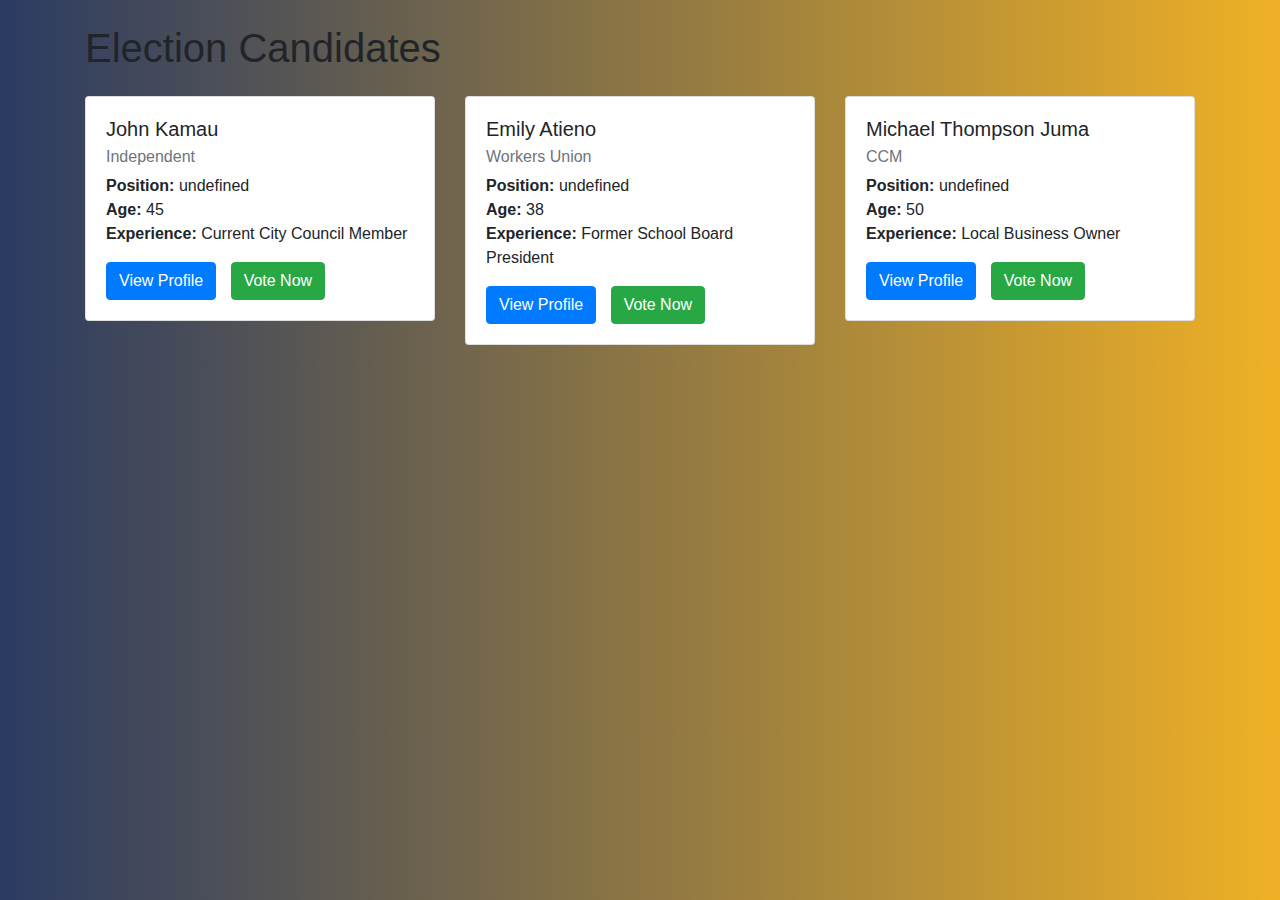
==== candidates.html @ 47f7ca7f "added JSON data" ====
<!DOCTYPE html>
<html lang="en">
<head>
  <meta charset="UTF-8">
  <meta name="viewport" content="width=device-width, initial-scale=1.0">
  <title>Election Candidates</title>
  <!-- Bootstrap CSS -->
  <link rel="stylesheet" href="https://stackpath.bootstrapcdn.com/bootstrap/4.5.2/css/bootstrap.min.css">
  <!-- Custom CSS -->
  <link rel="stylesheet" href="candidates-style.css">
</head>
<body>

<div class="container">
  <h1 class="my-4">Election Candidates</h1>
  <div id="candidates-list" class="row">
    <!-- Candidates will be dynamically added here -->
  </div>
</div>

<!-- Bootstrap JS and jQuery (required for Bootstrap) -->
<script src="https://code.jquery.com/jquery-3.5.1.slim.min.js"></script>
<script src="https://cdn.jsdelivr.net/npm/@popperjs/core@2.5.4/dist/umd/popper.min.js"></script>
<script src="https://stackpath.bootstrapcdn.com/bootstrap/4.5.2/js/bootstrap.min.js"></script>
<!-- Custom JavaScript -->
<script src="candidates.js"></script>
</body>
</html>
---- candidates-style.css ----
.card {
    margin-bottom: 20px;
  }
  
  .card-buttons {
    margin-top: 10px;
  }
  
  .card-buttons button {
    margin-right: 10px;
  }
  
  body {
  
    background: rgb(43,59,98);
    background: linear-gradient(90deg, rgba(43,59,98,1) 0%, rgba(239,177,38,1) 100%);
  font-family: "Roboto", Verdana, Geneva, Tahoma, sans-serif;
}

form {
  width: 25%;
  background-color: white;
  padding: 50px;
  border-radius: 20px;
  margin-top: 150px;
  margin-left: 40%;
}

.btn-secondary {
  width: 50%;
    border: none;
    /* border-radius: 50px; */
    background: rgb(43,59,98);
    background: linear-gradient(270deg, rgba(43,59,98,1) 0%, rgba(239,177,38,1) 100%);
}

.form-control{
    border: none;
    border-bottom: 1px solid;
    border-bottom-color: rgba(253, 187, 45, 1);
    box-shadow: none !important;
    border-radius: 4px 4px 0 0;

}
h4{
    font-size: 2rem !important;
    font-weight: 400 ;
}

.form-label{
    font-family: 700 !important;

}

@media only screen and (max-width: 600px) {
    form{
        width: 100% !important;
    }
}
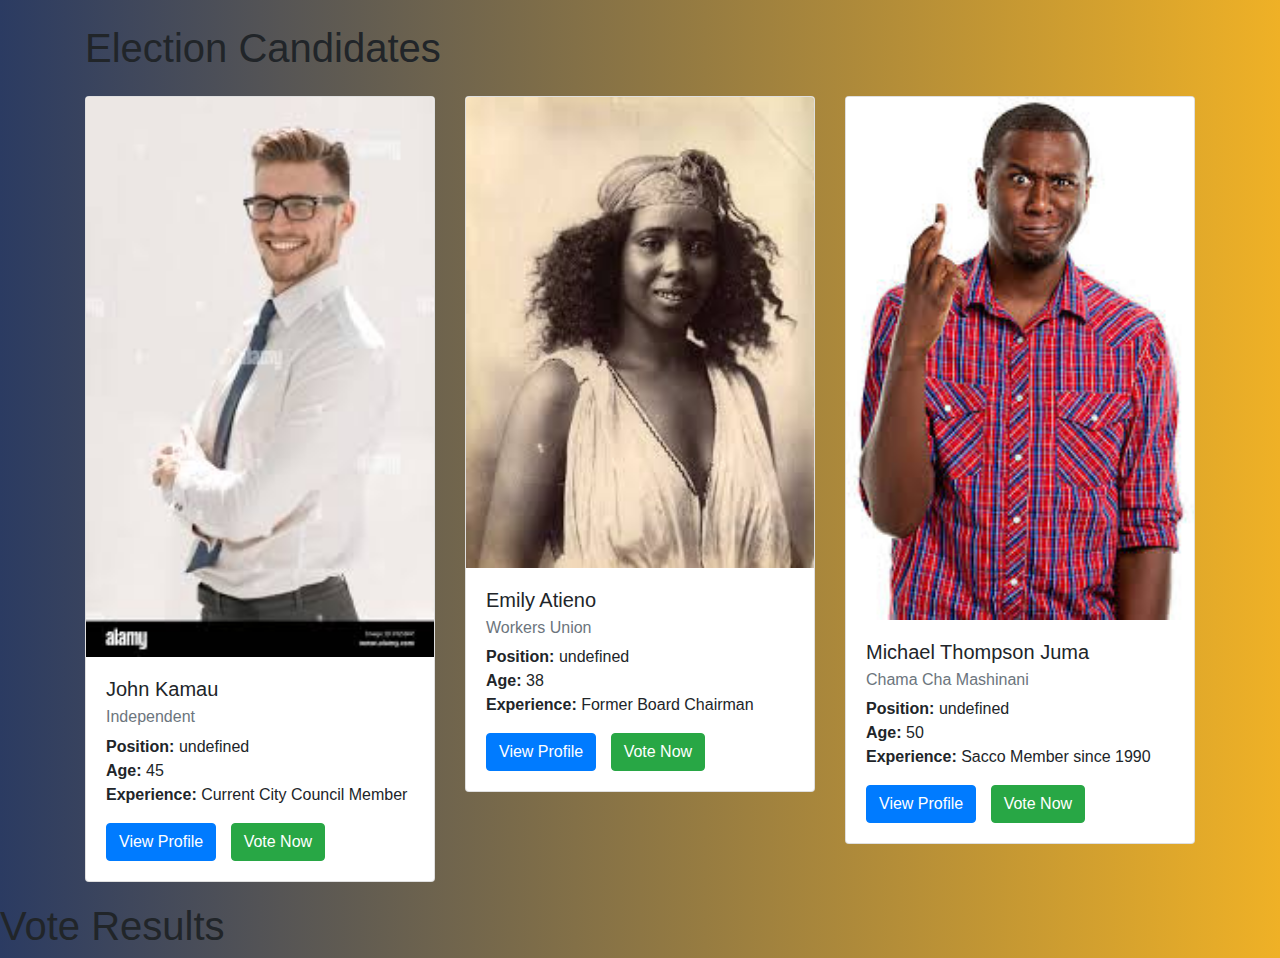
==== commit d46f6d4e: "Make nav-icons work" ====
--- a/candidates.html
+++ b/candidates.html
@@ -4,9 +4,9 @@
   <meta charset="UTF-8">
   <meta name="viewport" content="width=device-width, initial-scale=1.0">
   <title>Election Candidates</title>
-  <!-- Bootstrap CSS -->
+  <!-- Bootstrap CSS links -->
   <link rel="stylesheet" href="https://stackpath.bootstrapcdn.com/bootstrap/4.5.2/css/bootstrap.min.css">
-  <!-- Custom CSS -->
+  <!-- My CSS link -->
   <link rel="stylesheet" href="candidates-style.css">
 </head>
 <body>
@@ -14,7 +14,7 @@
 <div class="container">
   <h1 class="my-4">Election Candidates</h1>
   <div id="candidates-list" class="row">
-    <!-- Candidates will be dynamically added here -->
+    
   </div>
 </div>
 
--- a/candidates-style.css
+++ b/candidates-style.css
@@ -52,6 +52,21 @@
 
 }
 
+#vote-results{
+  font-size: x-large;
+  color: white;
+  font-weight: 900;
+  border: beige;
+  border-width: thick;
+  font-style: italic;
+  justify-content: center;
+ 
+}
+
+#Results_Container{
+  border: darkred;
+  
+}
 @media only screen and (max-width: 600px) {
     form{
         width: 100% !important;
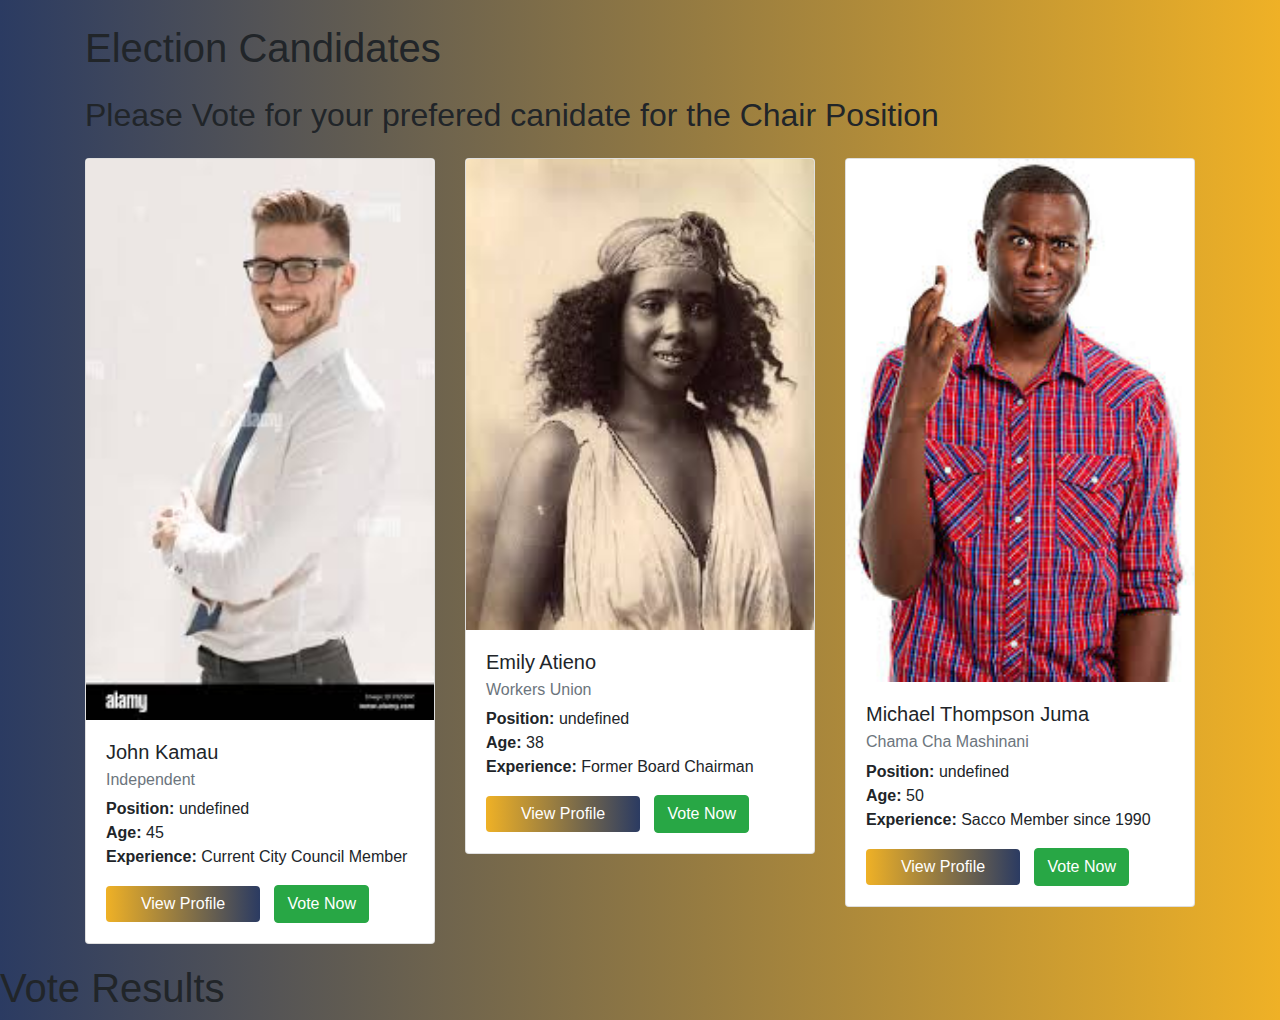
==== commit f077c494: "Working on Bootstrap" ====
--- a/candidates.html
+++ b/candidates.html
@@ -13,6 +13,7 @@
 
 <div class="container">
   <h1 class="my-4">Election Candidates</h1>
+  <h2 class="my-4">Please Vote for your prefered canidate for the Chair Position  </h2>
   <div id="candidates-list" class="row">
     
   </div>
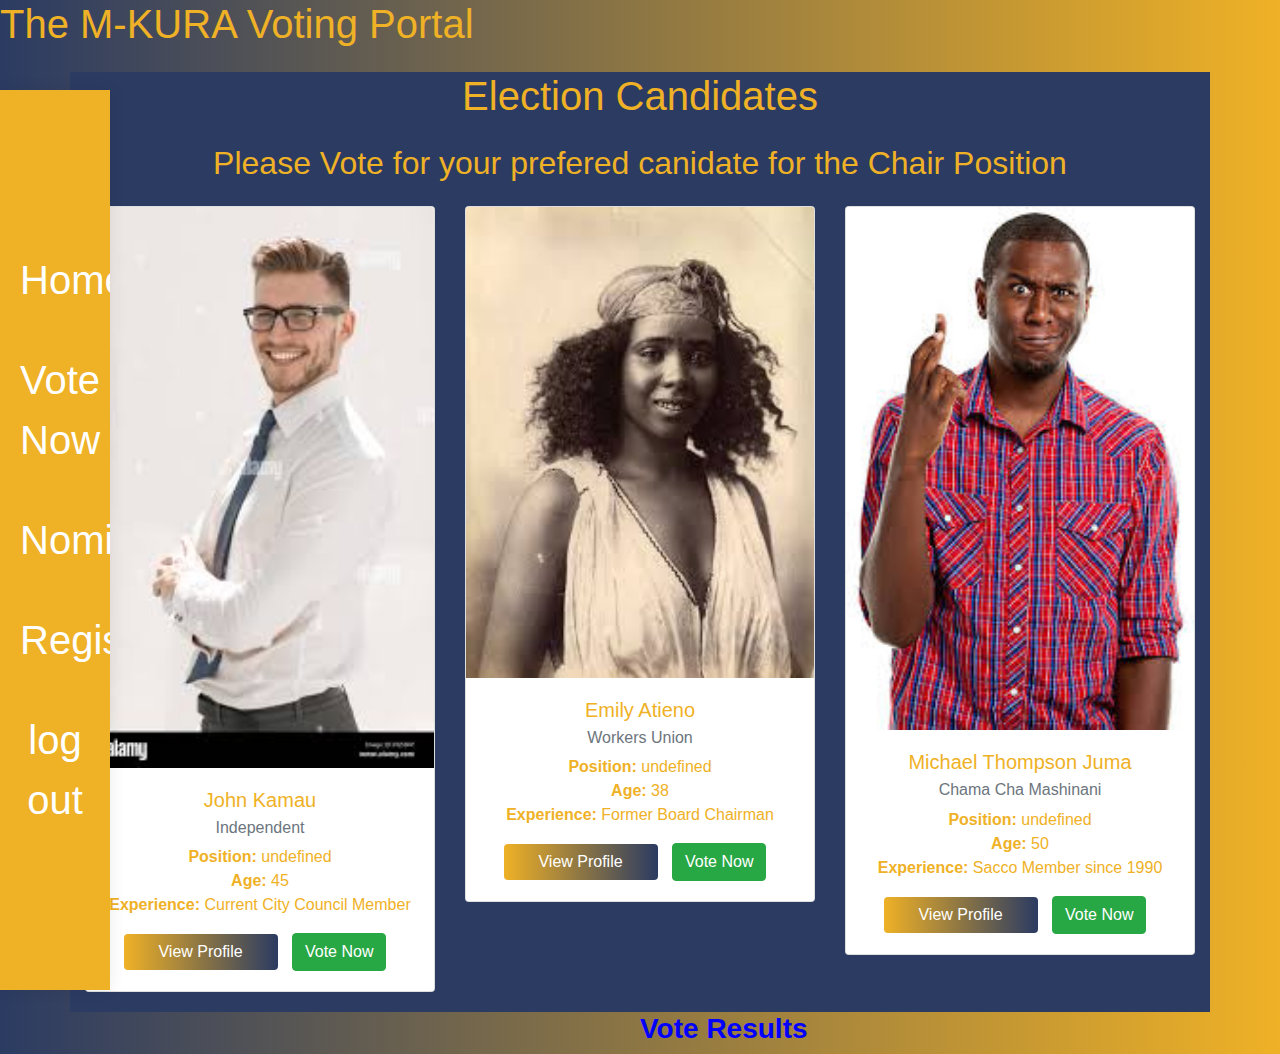
==== commit 27f3e9a5: "CSS changes, added nav bar on all pages" ====
--- a/candidates.html
+++ b/candidates.html
@@ -8,8 +8,22 @@
   <link rel="stylesheet" href="https://stackpath.bootstrapcdn.com/bootstrap/4.5.2/css/bootstrap.min.css">
   <!-- My CSS link -->
   <link rel="stylesheet" href="candidates-style.css">
+  <link href="home-style.css" rel="stylesheet">
+   <!-- My Icons link -->
+   <link rel="stylesheet" href="https://cdnjs.cloudflare.com/ajax/libs/font-awesome/6.2.0/css/all.min.css" integrity="sha512-xh6O/CkQoPOWDdYTDqeRdPCVd1SpvCA9XXcUnZS2FmJNp1coAFzvtCN9BmamE+4aHK8yyUHUSCcJHgXloTyT2A==" crossorigin="anonymous" referrerpolicy="no-referrer" />
+ 
 </head>
+<h1> The M-KURA Voting Portal</h1>
 <body>
+
+  <nav class="side_nav">
+        
+    <a href="index.html">Home<i class="fa-solid fa-house fa-fw" title="Home"></i></a>
+    <a href="candidates.html">Vote Now<i class="fa-solid fa-box-open" title="Vote"></i></a>
+    <a href="nomination.html">Nominate<i class="fa-solid fa-chart-line" title="Nominate"></i></a>
+    <a href="registration.html">Register<i class="fa-solid fa-user" title="Register"></i></a>
+    <a href="log.html">log out<i class="fa-solid fa-right-from-bracket" title="LOGOUT"></i></a>
+    </nav>
 
 <div class="container">
   <h1 class="my-4">Election Candidates</h1>
@@ -19,11 +33,11 @@
   </div>
 </div>
 
-<!-- Bootstrap JS and jQuery (required for Bootstrap) -->
-<script src="https://code.jquery.com/jquery-3.5.1.slim.min.js"></script>
+<!-- Bootstrap JS code -->
+
 <script src="https://cdn.jsdelivr.net/npm/@popperjs/core@2.5.4/dist/umd/popper.min.js"></script>
 <script src="https://stackpath.bootstrapcdn.com/bootstrap/4.5.2/js/bootstrap.min.js"></script>
-<!-- Custom JavaScript -->
+<!-- my JavaScript -->
 <script src="candidates.js"></script>
 </body>
 </html>
--- a/candidates-style.css
+++ b/candidates-style.css
@@ -60,11 +60,19 @@
   border-width: thick;
   font-style: italic;
   justify-content: center;
+  margin-left: 40%;
  
 }
 
 #Results_Container{
   border: darkred;
+
+h3{
+  margin-left: 50%;
+  color: blue;
+  font-weight: bolder;
+  
+}
   
 }
 @media only screen and (max-width: 600px) {
--- a/home-style.css
+++ b/home-style.css
@@ -0,0 +1,163 @@
+* {
+  margin: 0;
+  padding: 0;
+  box-sizing: border-box;
+}
+
+.header1 {
+  background-color: radial-gradient(
+    90deg,
+    rgb(43, 98, 50) 0%,
+    rgba(239, 177, 38, 1) 100%
+  ) !important;
+  width: 100%;
+  height: 100vh;
+  background-position: center;
+  background-size: cover;
+}
+
+body{
+    background: linear-gradient(
+        90deg,
+        rgba(43, 59, 98, 1) 0%,
+        rgba(239, 177, 38, 1) 100%
+      );
+      color:#efb126;
+
+.alert{
+    width: 100%;
+    
+}
+}
+:root {
+  --primary-color: #2b3b62;
+  --secondary-color: #efb126;
+  --complimentary-color: #ce8e68;
+  --contrast-color: #48c9de;
+  --light-color: #d2a9d9;
+}
+
+.container {
+  background: rgb(43, 59, 98);
+  min-height: 100vh;
+  font-family: Montserrat, sans-serif;
+  text-align-last: center;
+  width: 100%;
+}
+
+.accordion{
+    margin-left: 25%;
+    width: 50%;
+    padding-top: 150px;
+}
+
+nav a {
+  font-size: 40px;
+  color: #fff;
+  text-decoration: none;
+  padding: 20px;
+  text-align: center;
+}
+
+nav {
+  position: fixed;
+  
+  left: 0;
+  z-index: 50;
+  display: flex;
+  justify-content: space-around;
+  flex-direction: column;
+  height: 100vh;
+  background: var(--secondary-color);
+  backdrop-filter: blur 5px;
+}
+
+section {
+  position: absolute;
+  top: 0;
+  height: 100vh;
+  width: 0;
+  opacity: 0;
+  transition: all ease-in 0.5s;
+  display: flex;
+  justify-content: center;
+  align-items: center;
+}
+
+section h1 {
+  color: #fff;
+  font-size: 50px;
+  text-transform: uppercase;
+  opacity: 0;
+}
+
+/* Styles applied on trigger */
+section:target {
+  opacity: 1;
+  position: absolute;
+  left: 0;
+  width: 100%;
+  height: 100%;
+  z-index: 10;
+}
+
+section:target h1 {
+  opacity: 0;
+  animation: 2s fadeIn forwards 0.5s;
+}
+
+#first {
+    position: relative;
+  background: var(--primary-color);
+}
+#second {
+  background: var(--complimentary-color);
+}
+
+#third {
+  background: var(--contrast-color);
+}
+
+#fourth {
+  background: var(--light-color);
+}
+
+#fifth {
+    background: var(--light-color);
+  }
+
+
+@keyframes fadeIn {
+  100% {
+    opacity: 1;
+  }
+}
+
+
+.side_nav:hover, nav.main-menu.expanded {
+    width:250px;
+    overflow:hidden;
+    opacity:50%;
+    
+    }
+
+    .side_nav {
+        font-size: xx-small;
+        background:#efb126;
+        position:absolute;
+        justify-content: center;
+        top:0px;
+        bottom: 0;
+        height: 100%;
+        left:0;
+        width: 110px;
+        overflow:hidden;
+        -webkit-transition:width .2s linear;
+        transition:width .4s linear;
+        box-shadow: 1px 0 15px rgba(0, 0, 0, 0.07);
+          opacity:1;
+        margin-top: 7%;
+        display:flex
+        
+        
+        }
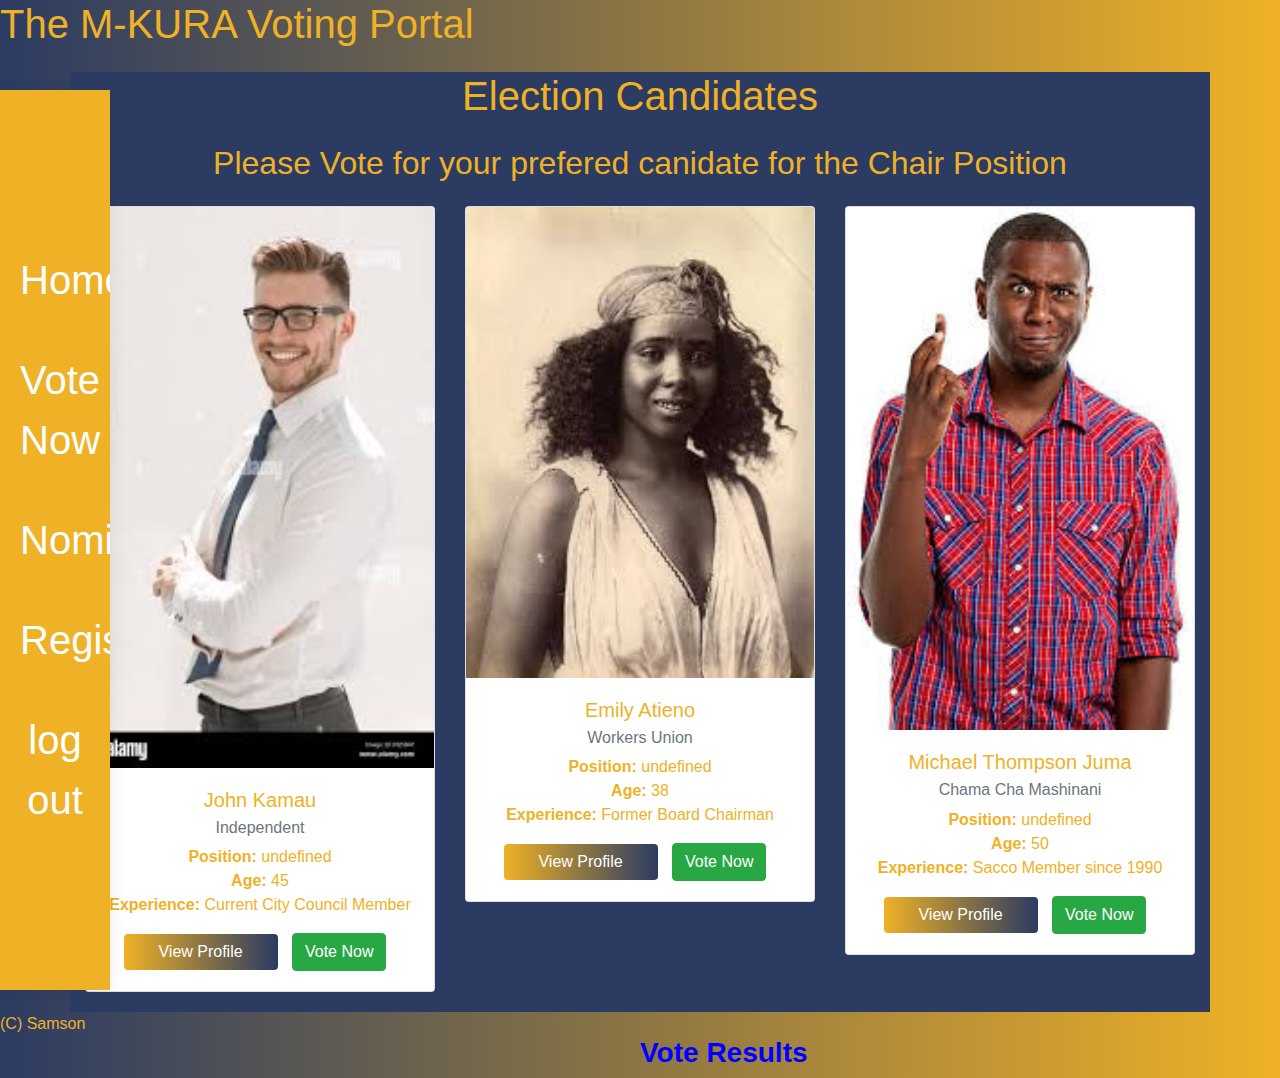
==== commit 404fbbb9: "updates to readme and added footer" ====
--- a/candidates.html
+++ b/candidates.html
@@ -40,4 +40,5 @@
 <!-- my JavaScript -->
 <script src="candidates.js"></script>
 </body>
+<footer> (C) Samson </footer>
 </html>
